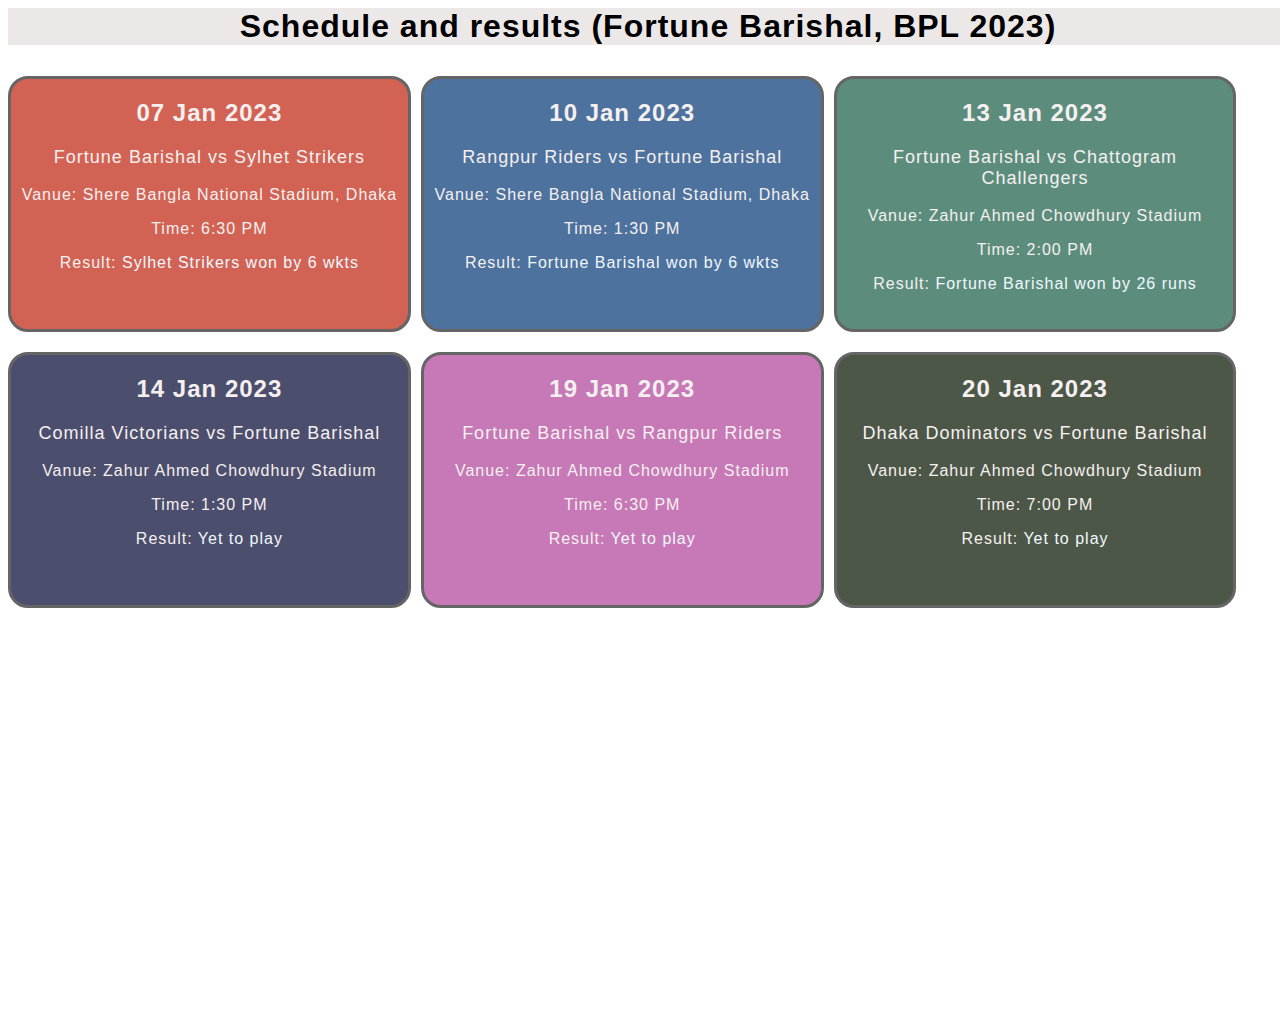
==== index.html @ db589b2e "Add files via upload" ====
<head>
  <title>Untitled</title>
  <link href="style.css" rel="stylesheet" />
  <h1 class="headline">Schedule and results (Fortune Barishal, BPL 2023)</h1>
</head>

<body>
  <div class="First-dev">
    <h2 class="match-time">07 Jan 2023</h2>
    <p class="match-team">Fortune Barishal vs Sylhet Strikers</p>
    <p class="fmatch-vanue">Vanue: Shere Bangla National Stadium, Dhaka</p>
    <p class="match-time">Time: 6:30 PM</p>
    <p class="match-result">
      Result:
      <a
        class="match-link"
        href="https://www.cricbuzz.com/cricket-scores/60541/brsal-vs-syst-4th-match-bangladesh-premier-league-2023"
        target="”_blank”"
        >Sylhet Strikers won by 6 wkts
      </a>
    </p>
  </div>
  <div class="second-dev">
    <h2 class="match-time">10 Jan 2023</h2>
    <p class="match-team">Rangpur Riders vs Fortune Barishal</p>
    <p class="match-vanue">Vanue: Shere Bangla National Stadium, Dhaka</p>
    <p class="match-time">Time: 1:30 PM</p>
    <p class="match-result">
      Result:
      <a
        class="match-link"
        href="https://www.cricbuzz.com/live-cricket-scores/60560/rgr-vs-brsal-7th-match-bangladesh-premier-league-2023"
        target="”_blank”"
        >Fortune Barishal won by 6 wkts
      </a>
    </p>
  </div>
  <div class="third-dev">
    <h2 class="match-time">13 Jan 2023</h2>
    <p class="match-team">Fortune Barishal vs Chattogram Challengers</p>
    <p class="match-vanue">Vanue: Zahur Ahmed Chowdhury Stadium</p>
    <p class="match-time">Time: 2:00 PM</p>
    <p class="match-result">
      Result:
      <a
        class="match-link"
        href="https://www.cricbuzz.com/live-cricket-scores/60567/brsal-vs-cgc-9th-match-bangladesh-premier-league-2023"
        target="”_blank”"
        >Fortune Barishal won by 26 runs
      </a>
    </p>
  </div>
  <div class="fourth-dev">
    <h2 class="match-time">14 Jan 2023</h2>
    <p class="match-team">Comilla Victorians vs Fortune Barishal</p>
    <p class="match-vanue">Vanue: Zahur Ahmed Chowdhury Stadium</p>
    <p class="match-time">Time: 1:30 PM</p>
    <p class="match-result">
      Result:
      <a
        class="match-link"
        href="https://www.cricbuzz.com/live-cricket-scores/60576/cv-vs-brsal-11th-match-bangladesh-premier-league-2023"
        target="”_blank”"
        >Yet to play
      </a>
    </p>
  </div>
  <div class="fifth-dev">
    <h2 class="match-time">19 Jan 2023</h2>
    <p class="match-team">Fortune Barishal vs Rangpur Riders</p>
    <p class="match-vanue">Vanue: Zahur Ahmed Chowdhury Stadium</p>
    <p class="match-time">Time: 6:30 PM</p>
    <p class="match-result">
      Result:
      <a
        class="match-link"
        href="https://www.cricbuzz.com/live-cricket-scores/60609/brsal-vs-rgr-18th-match-bangladesh-premier-league-2023"
        target="”_blank”"
        >Yet to play
      </a>
    </p>
  </div>
  <div class="sixth-dev">
    <h2 class="match-time">20 Jan 2023</h2>
    <p class="match-team">Dhaka Dominators vs Fortune Barishal</p>
    <p class="match-vanue">Vanue: Zahur Ahmed Chowdhury Stadium</p>
    <p class="match-time">Time: 7:00 PM</p>
    <p class="match-result">
      Result:
      <a
        class="match-link"
        href="https://www.cricbuzz.com/live-cricket-scores/60623/dhdm-vs-brsal-20th-match-bangladesh-premier-league-2023"
        target="”_blank”"
        >Yet to play
      </a>
    </p>
  </div>
</body>
---- style.css ----
body {
  background-color: rgb(255, 255, 255);
  font-family: "Lucida Sans", "Lucida Sans Regular", "Lucida Grande",
    "Lucida Sans Unicode", Geneva, Verdana, sans-serif;
  height: 1000px;
  width: 100%;
  letter-spacing: 1px;
}
.headline {
  text-align: center;
  background-color: rgb(236, 232, 232);
}
.First-dev {
  width: 31%;
  height: 25%;
  background-color: rgba(197, 53, 34, 0.774);
  text-align: center;
  border: 3px rgb(102, 101, 102) solid;
  border-radius: 20px;
  color: rgb(245, 240, 240);
  margin: 10px;
  margin-left: 0px;
  float: left;
}
.second-dev {
  width: 31%;
  height: 25%;
  background-color: rgba(24, 73, 129, 0.774);
  text-align: center;
  border: 3px rgb(102, 101, 102) solid;
  border-radius: 20px;
  color: rgb(245, 240, 240);

  margin: 10px;
  margin-left: 0px;
  float: left;
}
.third-dev {
  width: 31%;
  height: 25%;
  background-color: rgba(44, 107, 86, 0.774);
  text-align: center;
  border: 3px rgb(102, 101, 102) solid;
  border-radius: 20px;
  color: rgb(245, 240, 240);

  margin: 10px;
  margin-left: 0px;
  float: left;
}

.fourth-dev {
  width: 31%;
  height: 25%;
  background-color: rgba(23, 26, 66, 0.774);
  text-align: center;
  border: 3px rgb(102, 101, 102) solid;
  border-radius: 20px;
  color: rgb(245, 240, 240);

  margin: 10px;
  margin-left: 0px;
  float: left;
}
.fifth-dev {
  width: 31%;
  height: 25%;
  background-color: rgba(182, 80, 160, 0.774);
  text-align: center;
  border: 3px rgb(102, 101, 102) solid;
  border-radius: 20px;
  color: rgb(245, 240, 240);

  margin: 10px;
  margin-left: 0px;
  float: left;
}
.sixth-dev {
  width: 31%;
  height: 25%;
  background-color: rgba(25, 37, 18, 0.774);
  text-align: center;
  border: 3px rgb(102, 101, 102) solid;
  border-radius: 20px;
  color: rgb(245, 240, 240);

  margin: 10px;
  margin-left: 0px;
  float: left;
}
.match-team {
  font-size: 18px;
}
.match-link {
  color: aliceblue;
  text-decoration: none;
}
.match-link:hover {
  color: blue;
}
.match-vanue {
  font-size: 16px;
}
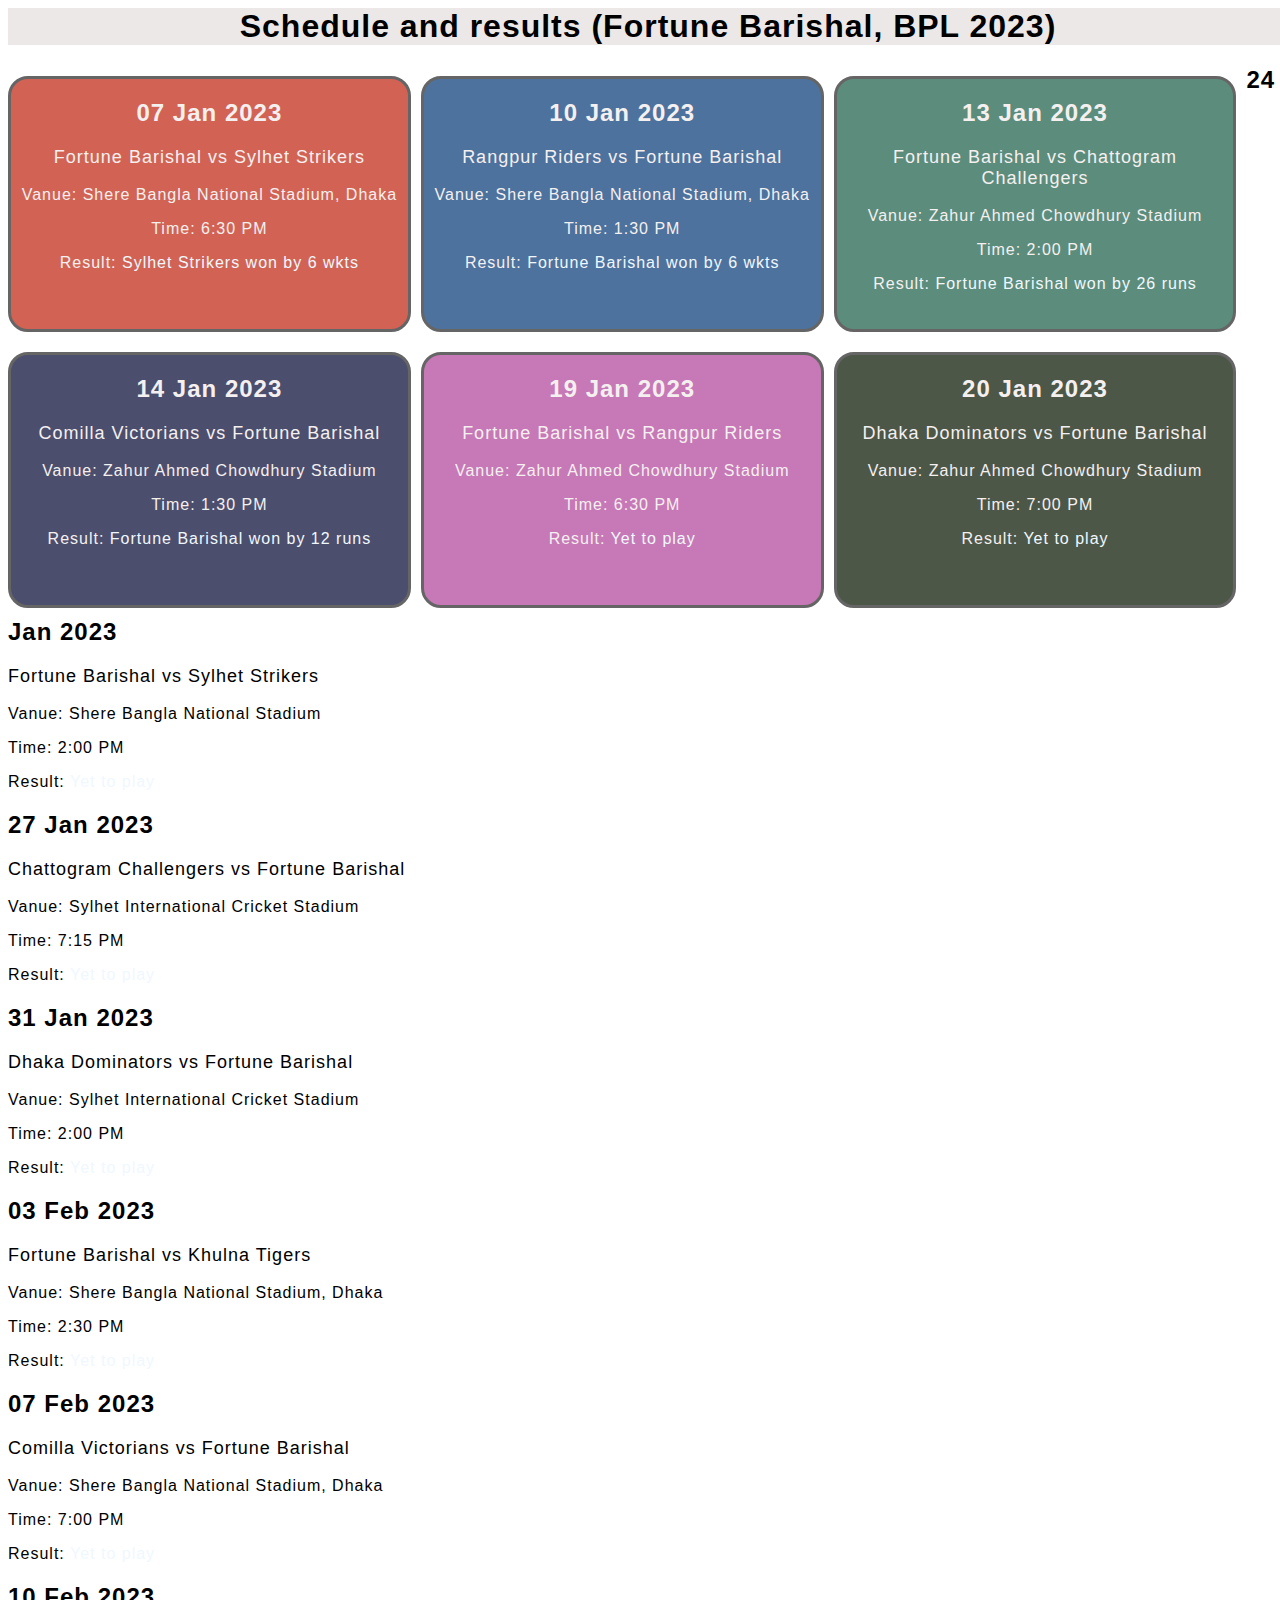
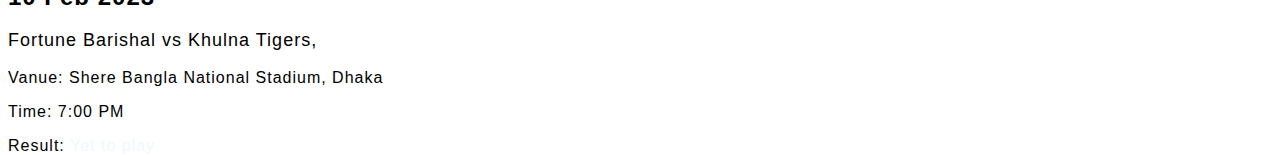
==== commit 967e613c: "Update index.html" ====
--- a/index.html
+++ b/index.html
@@ -61,7 +61,7 @@
         class="match-link"
         href="https://www.cricbuzz.com/live-cricket-scores/60576/cv-vs-brsal-11th-match-bangladesh-premier-league-2023"
         target="”_blank”"
-        >Yet to play
+        >Fortune Barishal won by 12 runs
       </a>
     </p>
   </div>
@@ -95,4 +95,94 @@
       </a>
     </p>
   </div>
+  <div class="seventh-dev">
+    <h2 class="match-time">24 Jan 2023</h2>
+    <p class="match-team">Fortune Barishal vs Sylhet Strikers</p>
+    <p class="match-vanue">Vanue: Shere Bangla National Stadium</p>
+    <p class="match-time">Time: 2:00 PM</p>
+    <p class="match-result">
+      Result:
+      <a
+        class="match-link"
+        href="https://www.cricbuzz.com/live-cricket-scores/60639/brsal-vs-syst-23rd-match-bangladesh-premier-league-2023"
+        target="”_blank”"
+        >Yet to play
+      </a>
+    </p>
+  </div>
+  <div class="eighth-dev">
+    <h2 class="match-time">27 Jan 2023</h2>
+    <p class="match-team">Chattogram Challengers vs Fortune Barishal</p>
+    <p class="match-vanue">Vanue: Sylhet International Cricket Stadium</p>
+    <p class="match-time">Time: 7:15 PM</p>
+    <p class="match-result">
+      Result:
+      <a
+        class="match-link"
+        href="https://www.cricbuzz.com/live-cricket-scores/60653/cgc-vs-brsal-26th-match-bangladesh-premier-league-2023"
+        target="”_blank”"
+        >Yet to play
+      </a>
+    </p>
+  </div>
+  <div class="ninth-dev">
+    <h2 class="match-time">31 Jan 2023</h2>
+    <p class="match-team">Dhaka Dominators vs Fortune Barishal</p>
+    <p class="match-vanue">Vanue: Sylhet International Cricket Stadium</p>
+    <p class="match-time">Time: 2:00 PM</p>
+    <p class="match-result">
+      Result:
+      <a
+        class="match-link"
+        href="https://www.cricbuzz.com/live-cricket-scores/60674/dhdm-vs-brsal-31st-match-bangladesh-premier-league-2023"
+        target="”_blank”"
+        >Yet to play
+      </a>
+    </p>
+  </div>
+  <div class="tenth-dev">
+    <h2 class="match-time">03 Feb 2023</h2>
+    <p class="match-team">Fortune Barishal vs Khulna Tigers</p>
+    <p class="match-vanue">Vanue: Shere Bangla National Stadium, Dhaka</p>
+    <p class="match-time">Time: 2:30 PM</p>
+    <p class="match-result">
+      Result:
+      <a
+        class="match-link"
+        href="https://www.cricbuzz.com/live-cricket-scores/60686/brsal-vs-klt-33th-match-bangladesh-premier-league-2023"
+        target="”_blank”"
+        >Yet to play
+      </a>
+    </p>
+  </div>
+  <div class="eleventh-dev">
+    <h2 class="match-time">07 Feb 2023</h2>
+    <p class="match-team">Comilla Victorians vs Fortune Barishal</p>
+    <p class="match-vanue">Vanue: Shere Bangla National Stadium, Dhaka</p>
+    <p class="match-time">Time: 7:00 PM</p>
+    <p class="match-result">
+      Result:
+      <a
+        class="match-link"
+        href="https://www.cricbuzz.com/live-cricket-scores/60707/cv-vs-brsal-38th-match-bangladesh-premier-league-2023"
+        target="”_blank”"
+        >Yet to play
+      </a>
+    </p>
+  </div>
+  <div class="twelfth-dev">
+    <h2 class="match-time">10 Feb 2023</h2>
+    <p class="match-team">Fortune Barishal vs Khulna Tigers,</p>
+    <p class="match-vanue">Vanue: Shere Bangla National Stadium, Dhaka</p>
+    <p class="match-time">Time: 7:00 PM</p>
+    <p class="match-result">
+      Result:
+      <a
+        class="match-link"
+        href="https://www.cricbuzz.com/live-cricket-scores/60730/brsal-vs-klt-42nd-match-bangladesh-premier-league-2023"
+        target="”_blank”"
+        >Yet to play
+      </a>
+    </p>
+  </div>
 </body>
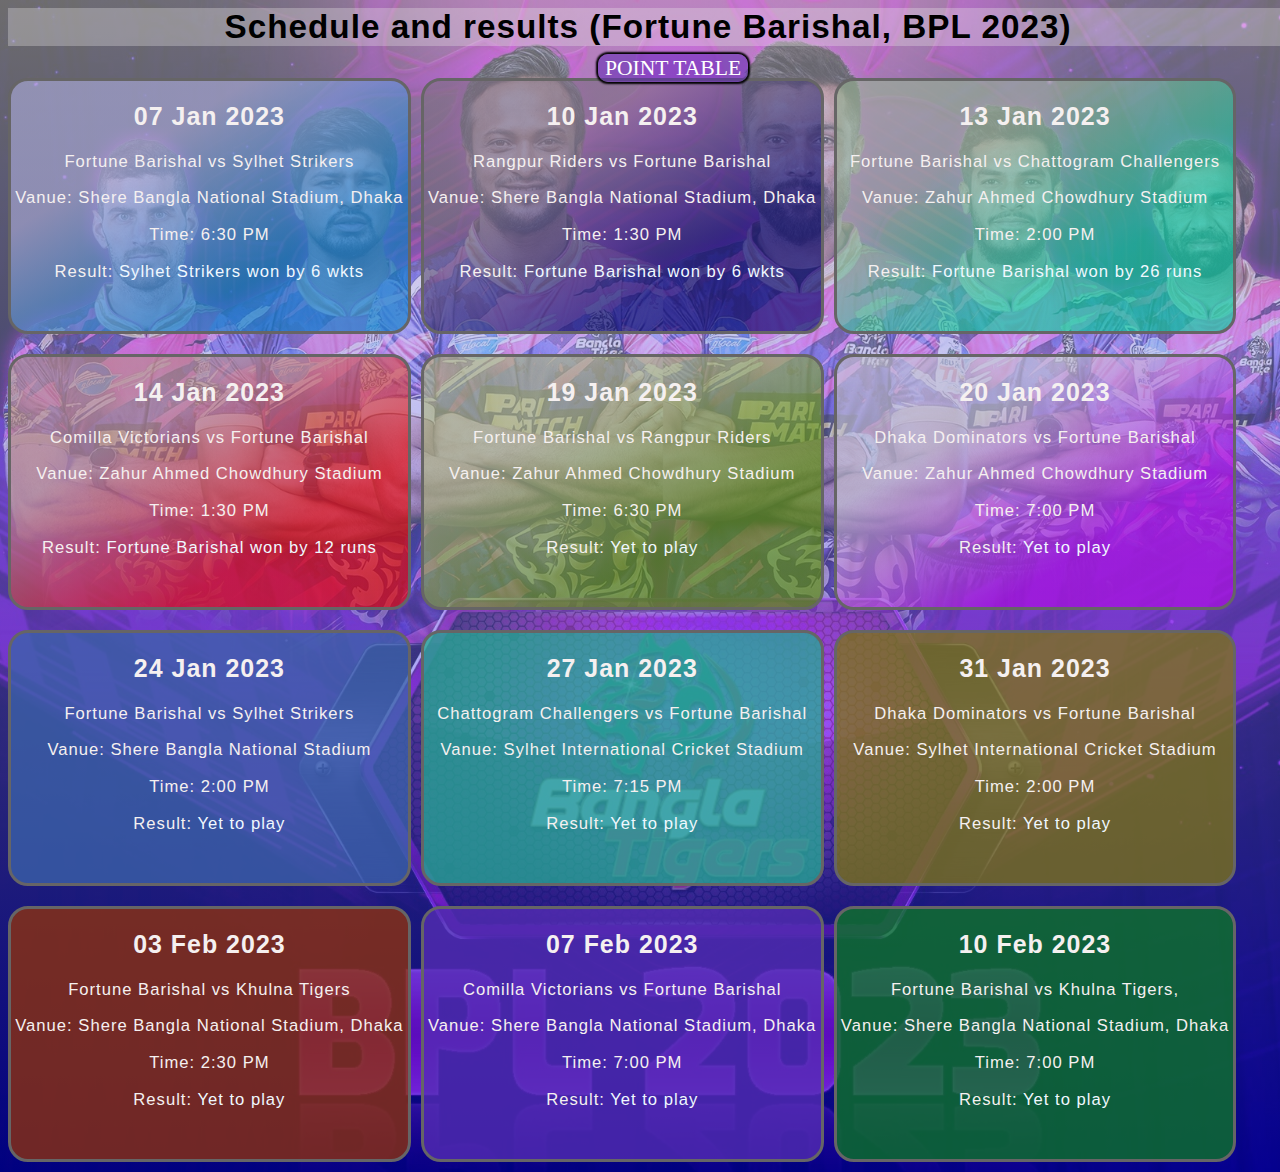
==== commit 1a47a37d: "Add files via upload" ====
--- a/index.html
+++ b/index.html
@@ -1,9 +1,9 @@
 <head>
-  <title>Untitled</title>
+  <title>Fixures & Results</title>
   <link href="style.css" rel="stylesheet" />
   <h1 class="headline">Schedule and results (Fortune Barishal, BPL 2023)</h1>
 </head>
-
+<div class="container">
 <body>
   <div class="First-dev">
     <h2 class="match-time">07 Jan 2023</h2>
@@ -181,8 +181,14 @@
         class="match-link"
         href="https://www.cricbuzz.com/live-cricket-scores/60730/brsal-vs-klt-42nd-match-bangladesh-premier-league-2023"
         target="”_blank”"
-        >Yet to play
+        >Yet to play 
       </a>
     </p>
   </div>
+  </div class="point-table-button" >
+  <button class="point-table-button ;
+  "> <a class="button-link" href="ptable.html" target="_blank"><span class="button-text">POINT TABLE
+  </span></a>  </button>
+</div>
+
 </body>
--- a/style.css
+++ b/style.css
@@ -1,14 +1,37 @@
+/* * {
+  margin: 0px;
+  padding: 0px;
+} */
+/* .container {
+  margin-left: auto;
+  margin-right: auto;
+} */
 body {
-  background-color: rgb(255, 255, 255);
+  font-size: 18px;
+  font-size: 1.3vw;
+  background-color: rgb(233, 233, 233);
   font-family: "Lucida Sans", "Lucida Sans Regular", "Lucida Grande",
     "Lucida Sans Unicode", Geneva, Verdana, sans-serif;
   height: 1000px;
   width: 100%;
   letter-spacing: 1px;
+  background-image: linear-gradient(
+      to bottom,
+      rgba(218, 215, 215, 0.5),
+      rgba(0, 0, 255, 0.5)
+    ),
+    url("bg2.jpg");
+
+  background-position: center;
+  background-repeat: no-repeat;
+  background-size: cover;
+  position: relative;
+  /* border: none;
+  border-radius: 10px; */
 }
 .headline {
   text-align: center;
-  background-color: rgb(236, 232, 232);
+  background-color: rgba(236, 232, 232, 0.315);
 }
 .First-dev {
   width: 31%;
@@ -21,19 +44,21 @@
   margin: 10px;
   margin-left: 0px;
   float: left;
+  background: linear-gradient(to bottom right, #ababdaa1 30%, #0d7ecaa6 70%);
 }
 .second-dev {
   width: 31%;
   height: 25%;
-  background-color: rgba(24, 73, 129, 0.774);
-  text-align: center;
-  border: 3px rgb(102, 101, 102) solid;
-  border-radius: 20px;
-  color: rgb(245, 240, 240);
-
-  margin: 10px;
-  margin-left: 0px;
-  float: left;
+  /* background-color: rgba(24, 73, 129, 0.774); */
+  text-align: center;
+  border: 3px rgb(102, 101, 102) solid;
+  border-radius: 20px;
+  color: rgb(245, 240, 240);
+
+  margin: 10px;
+  margin-left: 0px;
+  float: left;
+  background: linear-gradient(to bottom right, #7c6e81a1 30%, #060468a6 70%);
 }
 .third-dev {
   width: 31%;
@@ -47,6 +72,7 @@
   margin: 10px;
   margin-left: 0px;
   float: left;
+  background: linear-gradient(to bottom right, #98b395a1 30%, #07cc9ba6 70%);
 }
 
 .fourth-dev {
@@ -61,6 +87,7 @@
   margin: 10px;
   margin-left: 0px;
   float: left;
+  background: linear-gradient(to bottom right, #bb8c8ca1 30%, #eb0707a6 70%);
 }
 .fifth-dev {
   width: 31%;
@@ -74,6 +101,7 @@
   margin: 10px;
   margin-left: 0px;
   float: left;
+  background: linear-gradient(to bottom right, #adb67da1 30%, #5c9204a6 70%);
 }
 .sixth-dev {
   width: 31%;
@@ -87,10 +115,90 @@
   margin: 10px;
   margin-left: 0px;
   float: left;
-}
-.match-team {
+  background: linear-gradient(to bottom right, #c6c3d3a1 30%, #b00ce2a6 70%);
+}
+
+.seventh-dev {
+  width: 31%;
+  height: 25%;
+  background-color: rgba(60, 99, 170, 0.774);
+  text-align: center;
+  border: 3px rgb(102, 101, 102) solid;
+  border-radius: 20px;
+  color: rgb(245, 240, 240);
+
+  margin: 10px;
+  margin-left: 0px;
+  float: left;
+}
+.eighth-dev {
+  width: 31%;
+  height: 25%;
+  background-color: rgba(39, 168, 147, 0.774);
+  text-align: center;
+  border: 3px rgb(102, 101, 102) solid;
+  border-radius: 20px;
+  color: rgb(245, 240, 240);
+
+  margin: 10px;
+  margin-left: 0px;
+  float: left;
+}
+.ninth-dev {
+  width: 31%;
+  height: 25%;
+  background-color: rgba(126, 116, 25, 0.774);
+  text-align: center;
+  border: 3px rgb(102, 101, 102) solid;
+  border-radius: 20px;
+  color: rgb(245, 240, 240);
+
+  margin: 10px;
+  margin-left: 0px;
+  float: left;
+}
+.tenth-dev {
+  width: 31%;
+  height: 25%;
+  background-color: rgba(143, 50, 13, 0.781);
+  text-align: center;
+  border: 3px rgb(102, 101, 102) solid;
+  border-radius: 20px;
+  color: rgb(245, 240, 240);
+
+  margin: 10px;
+  margin-left: 0px;
+  float: left;
+}
+.eleventh-dev {
+  width: 31%;
+  height: 25%;
+  background-color: rgba(86, 45, 180, 0.774);
+  text-align: center;
+  border: 3px rgb(102, 101, 102) solid;
+  border-radius: 20px;
+  color: rgb(245, 240, 240);
+
+  margin: 10px;
+  margin-left: 0px;
+  float: left;
+}
+.twelfth-dev {
+  width: 31%;
+  height: 25%;
+  background-color: rgba(14, 119, 37, 0.774);
+  text-align: center;
+  border: 3px rgb(102, 101, 102) solid;
+  border-radius: 20px;
+  color: rgb(245, 240, 240);
+
+  margin: 10px;
+  margin-left: 0px;
+  float: left;
+}
+/* .match-team {
   font-size: 18px;
-}
+} */
 .match-link {
   color: aliceblue;
   text-decoration: none;
@@ -98,6 +206,28 @@
 .match-link:hover {
   color: blue;
 }
-.match-vanue {
+/* .match-vanue {
   font-size: 16px;
-}
+}  */
+.point-table-button {
+  position: absolute;
+  top: 46px;
+  left: 590px;
+  background-color: #5d25b685;
+  color: #fff;
+  border: none;
+  border-radius: 10px;
+  box-shadow: 0px 0px 2px 2px rgb(0, 0, 0);
+  width: 150px;
+  height: 28px;
+  font-size: 130%;
+  text-transform: uppercase;
+  text-decoration: none;
+  text-align: center;
+  float: none;
+}
+.button-link {
+  text-decoration: none;
+  font-family: fantasy;
+  color: white;
+}
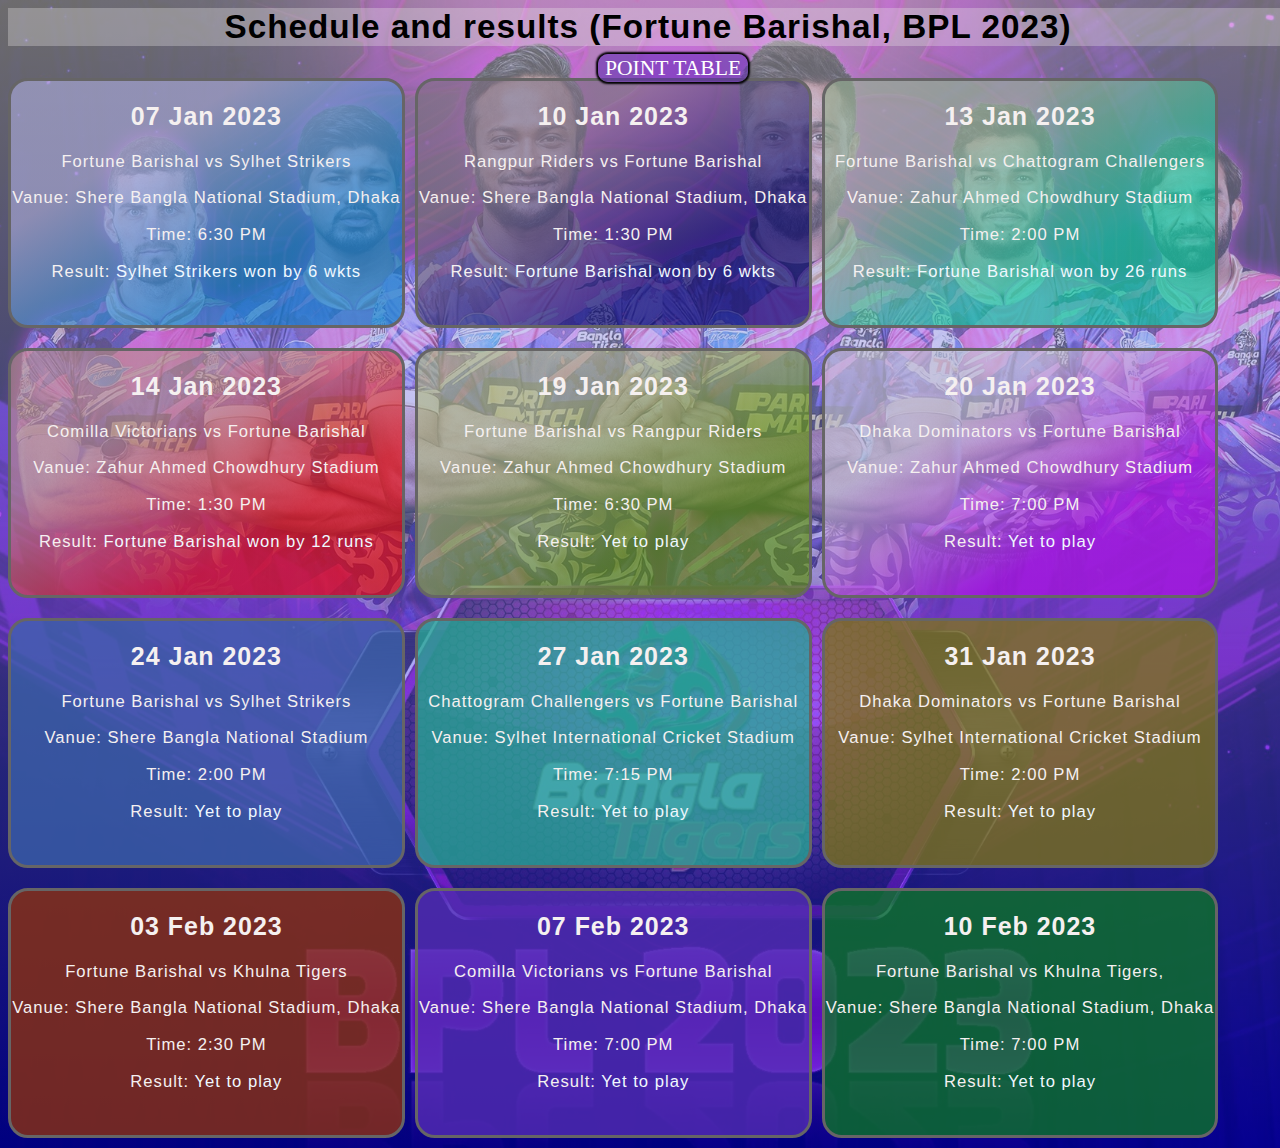
==== commit e09cca1f: "Add files via upload" ====
--- a/index.html
+++ b/index.html
@@ -5,7 +5,7 @@
 </head>
 <div class="container">
 <body>
-  <div class="First-dev">
+  <div class="First-dev clearfix">
     <h2 class="match-time">07 Jan 2023</h2>
     <p class="match-team">Fortune Barishal vs Sylhet Strikers</p>
     <p class="fmatch-vanue">Vanue: Shere Bangla National Stadium, Dhaka</p>
@@ -20,7 +20,7 @@
       </a>
     </p>
   </div>
-  <div class="second-dev">
+  <div class="second-dev clearfix">
     <h2 class="match-time">10 Jan 2023</h2>
     <p class="match-team">Rangpur Riders vs Fortune Barishal</p>
     <p class="match-vanue">Vanue: Shere Bangla National Stadium, Dhaka</p>
@@ -35,7 +35,7 @@
       </a>
     </p>
   </div>
-  <div class="third-dev">
+  <div class="third-dev clearfix">
     <h2 class="match-time">13 Jan 2023</h2>
     <p class="match-team">Fortune Barishal vs Chattogram Challengers</p>
     <p class="match-vanue">Vanue: Zahur Ahmed Chowdhury Stadium</p>
@@ -50,7 +50,7 @@
       </a>
     </p>
   </div>
-  <div class="fourth-dev">
+  <div class="fourth-dev clearfix">
     <h2 class="match-time">14 Jan 2023</h2>
     <p class="match-team">Comilla Victorians vs Fortune Barishal</p>
     <p class="match-vanue">Vanue: Zahur Ahmed Chowdhury Stadium</p>
@@ -65,7 +65,7 @@
       </a>
     </p>
   </div>
-  <div class="fifth-dev">
+  <div class="fifth-dev clearfix">
     <h2 class="match-time">19 Jan 2023</h2>
     <p class="match-team">Fortune Barishal vs Rangpur Riders</p>
     <p class="match-vanue">Vanue: Zahur Ahmed Chowdhury Stadium</p>
@@ -80,7 +80,7 @@
       </a>
     </p>
   </div>
-  <div class="sixth-dev">
+  <div class="sixth-dev clearfix">
     <h2 class="match-time">20 Jan 2023</h2>
     <p class="match-team">Dhaka Dominators vs Fortune Barishal</p>
     <p class="match-vanue">Vanue: Zahur Ahmed Chowdhury Stadium</p>
@@ -95,7 +95,7 @@
       </a>
     </p>
   </div>
-  <div class="seventh-dev">
+  <div class="seventh-dev clearfix">
     <h2 class="match-time">24 Jan 2023</h2>
     <p class="match-team">Fortune Barishal vs Sylhet Strikers</p>
     <p class="match-vanue">Vanue: Shere Bangla National Stadium</p>
@@ -110,7 +110,7 @@
       </a>
     </p>
   </div>
-  <div class="eighth-dev">
+  <div class="eighth-dev clearfix">
     <h2 class="match-time">27 Jan 2023</h2>
     <p class="match-team">Chattogram Challengers vs Fortune Barishal</p>
     <p class="match-vanue">Vanue: Sylhet International Cricket Stadium</p>
@@ -125,7 +125,7 @@
       </a>
     </p>
   </div>
-  <div class="ninth-dev">
+  <div class="ninth-dev clearfix">
     <h2 class="match-time">31 Jan 2023</h2>
     <p class="match-team">Dhaka Dominators vs Fortune Barishal</p>
     <p class="match-vanue">Vanue: Sylhet International Cricket Stadium</p>
@@ -140,7 +140,7 @@
       </a>
     </p>
   </div>
-  <div class="tenth-dev">
+  <div class="tenth-dev clearfix">
     <h2 class="match-time">03 Feb 2023</h2>
     <p class="match-team">Fortune Barishal vs Khulna Tigers</p>
     <p class="match-vanue">Vanue: Shere Bangla National Stadium, Dhaka</p>
@@ -155,7 +155,7 @@
       </a>
     </p>
   </div>
-  <div class="eleventh-dev">
+  <div class="eleventh-dev clearfix">
     <h2 class="match-time">07 Feb 2023</h2>
     <p class="match-team">Comilla Victorians vs Fortune Barishal</p>
     <p class="match-vanue">Vanue: Shere Bangla National Stadium, Dhaka</p>
@@ -170,7 +170,7 @@
       </a>
     </p>
   </div>
-  <div class="twelfth-dev">
+  <div class="twelfth-dev clearfix">
     <h2 class="match-time">10 Feb 2023</h2>
     <p class="match-team">Fortune Barishal vs Khulna Tigers,</p>
     <p class="match-vanue">Vanue: Shere Bangla National Stadium, Dhaka</p>
--- a/style.css
+++ b/style.css
@@ -6,6 +6,9 @@
   margin-left: auto;
   margin-right: auto;
 } */
+* {
+  box-sizing: border-box;
+}
 body {
   font-size: 18px;
   font-size: 1.3vw;
@@ -231,3 +234,8 @@
   font-family: fantasy;
   color: white;
 }
+.clearfix::after {
+  clear: both;
+  content: "";
+  display: block;
+}
